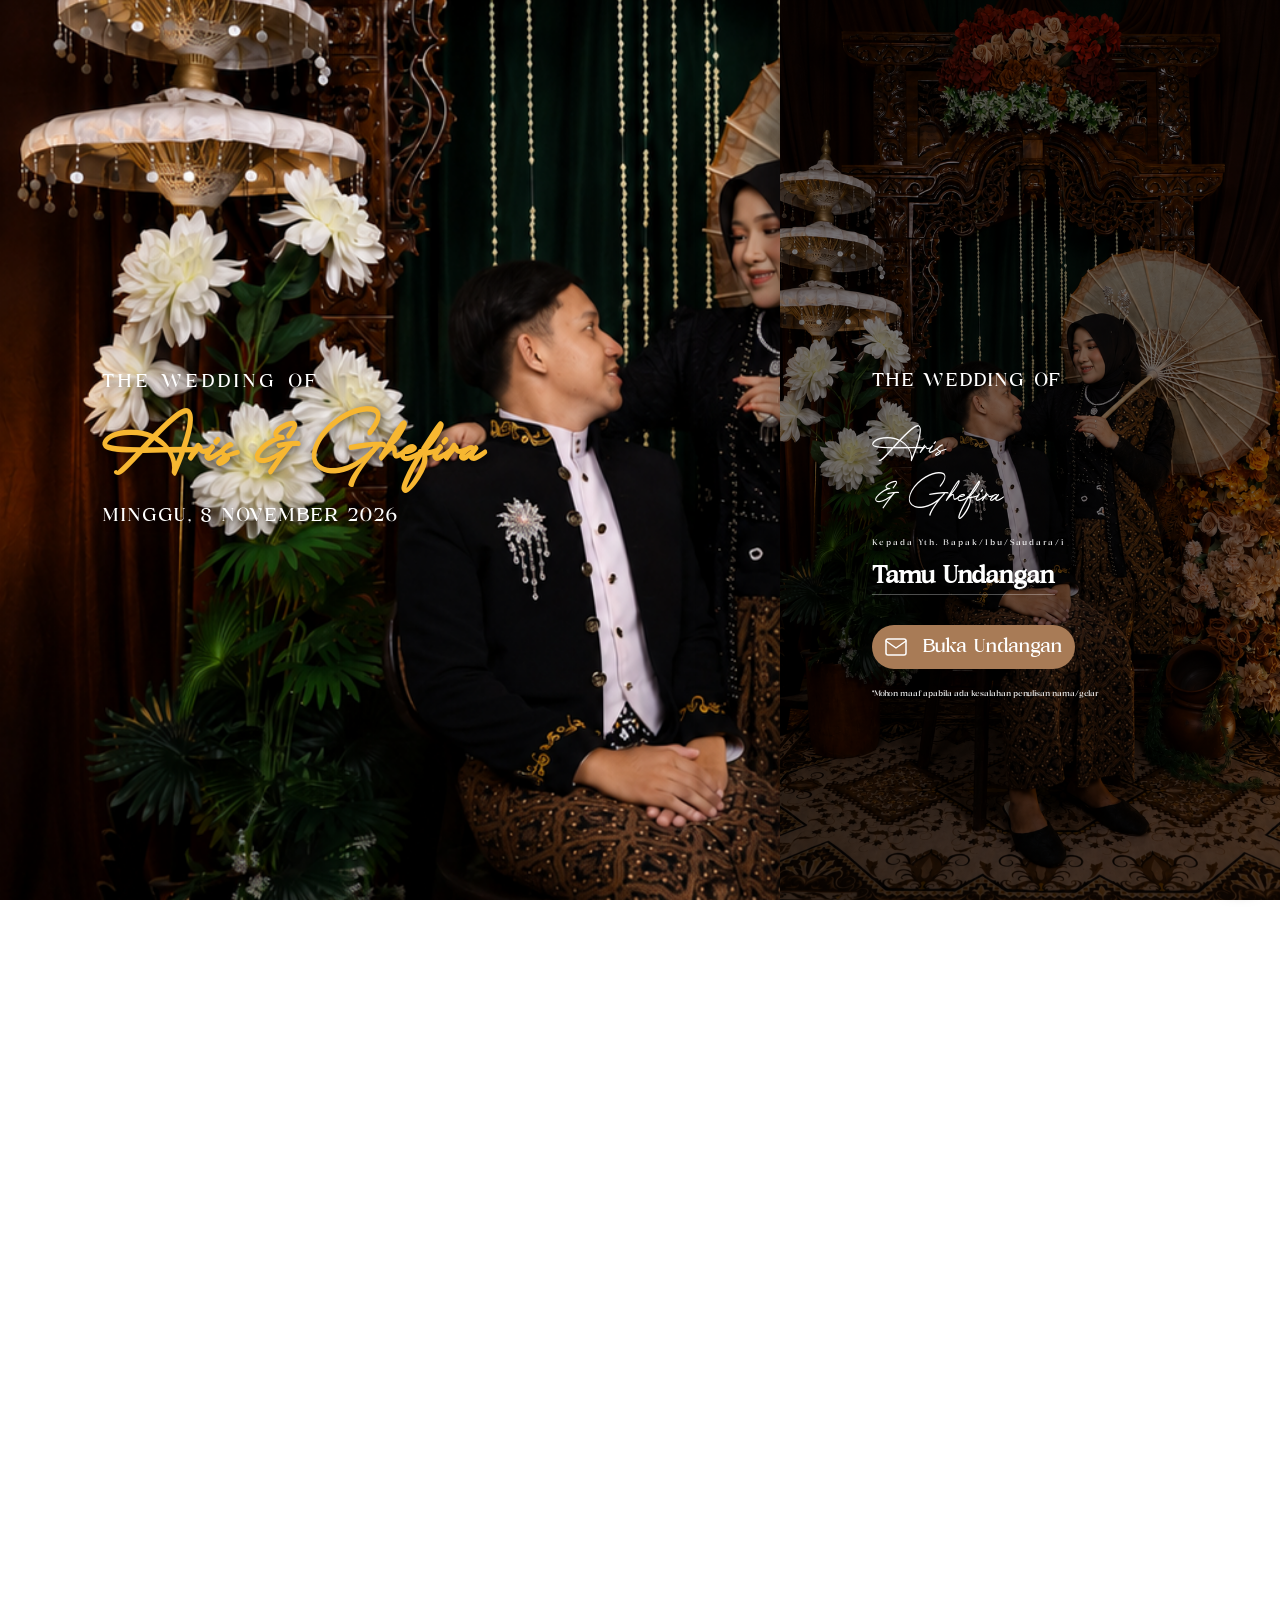
==== index.html @ c0b82b44 "Add files via upload" ====
<!DOCTYPE html>
<html lang="id">
<head>
    <meta name="viewport" content="width=device-width, initial-scale=1.0, maximum-scale=1.0, user-scalable=no">

    <meta charset="UTF-8">
    <title>The Wedding of Aris & Ghefira</title>

    <meta property="og:title" content="THE WEDDING OF ARIS & GHEFIRA">
    <meta property="og:description" content="Minggu, 08 November 2026">
    
    <meta property="og:image" content="https://fadil-aisyah.vercel.app/Foto 1.jpg">
    <meta property="og:image:secure_url" content="https://fadil-aisyah.vercel.app/Foto 1.jpg">
    <meta property="og:image:type" content="image/jpeg">
    <meta property="og:image:width" content="1200">
    <meta property="og:image:height" content="630">
    <meta property="og:url" content="https://fadil-aisyah.vercel.app/">
    <meta property="og:type" content="website">


    <link rel="stylesheet" href="style.css">
    <link rel="stylesheet" href="https://cdnjs.cloudflare.com/ajax/libs/font-awesome/6.0.0/css/all.min.css">
    <meta name="viewport" content="width=device-width, initial-scale=1.0">

</head>
<body>
    <div id="loader-wrapper" class="loader-wrapper">
        <div class="loader-circle-box">
            <div class="loader-ring"></div>
            <img src="logo.png" alt="Logo" class="loader-logo-img" onerror="this.style.display='none'; this.nextElementSibling.style.display='block';">
            <span id="loader-alt-text" class="loader-logo-text">A&amp;G</span>
        </div>
        <p class="loader-text">Menyiapkan kebahagiaan...</p>
    </div>

    <div class="desktop-side-text">
        <p class="desktop-subtitle">The Wedding Of</p>
        <h1 class="desktop-title" id="desktop-title">Aris & Ghefira</h1>
        <p class="desktop-date" id="desktop-date">Minggu, 08 November 2026</p>
    </div>

    <button id="musicButton" onclick="toggleMusic()" class="music-container">
        <div id="musicIcon" class="music-vinyl paused">
            <div class="vinyl-texture"></div>
            <div class="vinyl-gloss"></div>
            <div class="vinyl-logo">
                <img src="logo.png" alt="Logo" class="logo-img" onerror="this.style.display='none'; this.nextElementSibling.style.display='block';">
                <span class="logo-text">A&G</span>
            </div>
            <div class="vinyl-center-hole"></div>
        </div>
    </button>

    <section id="cover-section" class="cover-section">
        <div class="slideshow-container" id="background-slideshow">
            </div>

        <div class="overlay"></div>

        <div class="cover-content">
            <p class="subtitle">The Wedding Of</p>
            <h1 class="title">
                <span id="groom-name"></span> <div class="row-bride">
                <span class="ampersand">&</span>
                <span id="bride-name"></span>
                </div>
            </h1>
            <p class="invite">Kepada Yth. Bapak/Ibu/Saudara/i</p>
            <h2 class="guest-name" id="guest-name">Tamu Undangan</h2>
        
            
            <button class="btn-open-invitation" id="btn-utama">
                <svg class="envelope-icon" viewBox="0 0 24 24" fill="none" stroke="currentColor" stroke-width="1.5" stroke-linecap="round" stroke-linejoin="round">
                    <path d="M4 4h16c1.1 0 2 .9 2 2v12c0 1.1-.9 2-2 2H4c-1.1 0-2-.9-2-2V6c0-1.1.9-2 2-2z" />
                    <polyline points="22,6 12,13 2,6" />
                </svg>
                Buka Undangan
            </button>
            <p class="note">*Mohon maaf apabila ada kesalahan penulisan nama/gelar</p>
        </div>    
    </section>

   <section id="main-content" class="main-content">
        <div class="slideshow-wrapper" id="main-slideshow"></div>
        <div class="overlay-main"></div>

        <div class="bottom-gradient-overlay"></div>
        
        <div class="main-content-text">
            <h2 class="section-title">The Wedding Of</h2>
            
            <div class="names-container">
                <h1 class="names-main" id="main-names"></h1>
                <div class="line-divider"></div> </div>
            
            <p class="date-main">08 November 2026</p>

            <div class="scroll-arrows">
                <span class="arrow"></span>
                <span class="arrow"></span>
            </div>
        </div>
    </section>

    <section id="quote-section" class="quote-section">
        
        <div class="quote-initials hidden-scroll">
            <span id="initial-groom"></span> 
            <span class="divider"></span> 
            <span id="initial-bride"></span>
        </div>

        <div class="slider-container">
            <div class="slider-track" id="quote-slider">
                </div>
        </div>

        <div class="quote-text-wrapper hidden-scroll">
            <h3 class="arabic-text">بِسْمِ اللَّهِ الرَّحْمَنِ الرَّحِيم</h3>
            <p class="quote-content">
                "Dan di antara tanda-tanda kekuasaan-Nya ialah Dia menciptakan untukmu isteri-isteri dari jenismu sendiri, supaya kamu cenderung dan merasa tenteram kepadanya, dan dijadikan-Nya di antaramu rasa kasih dan sayang. Sesungguhnya pada yang demikian itu benar-benar terdapat tanda-tanda bagi kaum yang berfikir."
            </p>
            <p class="quote-source">(QS. Ar-Rum: 21)</p>
        </div>

    </section>

   <section id="couple-section" class="couple-section">
        <div class="box-putih hidden-scroll">
            <div class="side-label">Groom & Bride</div> 
            
            <div class="container-mempelai hidden-scroll">
                <div class="profile-card">
                    <div class="profile-img-box">
                        <img id="groom-img" src="" alt="Fadil">
                        
                        <div class="info-overlay hidden-scroll">
                            <h2 id="groom-full-name" class="profile-name"></h2>
                            <p class="profile-parents" id="groom-parents"></p>
                        </div>
                    </div>
                </div>

                <div class="profile-card hidden-scroll">
                    <div class="profile-img-box">
                        <img id="bride-img" src="" alt="Aisyah">
                        
                        <div class="info-overlay hidden-scroll">
                            <h2 id="bride-full-name" class="profile-name"></h2>
                            <p class="profile-parents" id="bride-parents"></p>
                        </div>
                    </div>
                </div>
            </div>
        </div>
    </section>

    <section id="detail-section" class="detail-section">
        <div class="detail-info hidden-scroll">
                    <h2 class="detail-event-wedding">Wedding</h2>
                    <div class="line-divider-event"></div>
                    <h2 class="detail-event">Event</h2>
                </div>
        <div class="box-hitam slide-in-left">
            <div class="side-label-left">Akad Nikah</div> 
                <div class="profile-card-custom">
                    <div class="profile-img-container">
                        <div class="slider-wrapper" id="slider-wrapper"></div>
                        
                        <div class="info-overlay-event hidden-scroll">
                            <div class="event-container">
                                <div class="event-date-left">
                                    <span id="counter-date" class="counter-date">0</span>
                                </div>
                                
                                <div class="event-date-right slide-in-right">
                                    <div id="event-day" class="event-day">Minggu</div>
                                    <div id="event-month" class="event-month">Mei</div>
                                    <div id="event-year" class="event-year">2026</div>
                                </div>
                            </div>
                            <div class="event-details-wrapper slide-in-right">
                                <p class="event-time" id="event-time"></p>
                                <p class="event-location" id="event-location"></p>
                                <p class="event-address" id="event-address"></p>
                            </div>
                            <a id="event-maps-btn-akad" href="" target="_blank" class="maps-btn">
                                <i class="fas fa-map-marker-alt"></i> Google Maps
                            </a>
                        </div>
                    </div>
                </div>
            </div>
        </div>

        <div class="box-hitam-right slide-in-right">
            <div class="side-label-right">Resepsi</div> 
                <div class="profile-card-custom-resepsi">
                    <div class="profile-img-container-resepsi">
                        <div class="slider-wrapper-resepsi" id="slider-wrapper-resepsi"></div>
                        
                        <div class="info-overlay-event">
                            <div class="event-container">
                                <div class="event-date-left">
                                    <span id="counter-date-resepsi" class="counter-date">0</span>
                                </div>
                                
                                <div class="event-date-right slide-in-right">
                                    <div id="event-day-resepsi" class="event-day-resepsi">Minggu</div>
                                    <div id="event-month-resepsi" class="event-month-resepsi">Mei</div>
                                    <div id="event-year-resepsi" class="event-year-resepsi">2026</div>
                                </div>
                            </div>
                            <div class="event-details-wrapper-resepsi slide-in-right">
                                <p class="event-time-resepsi" id="event-time-resepsi"></p>
                                <p class="event-location-resepsi" id="event-location-resepsi"></p>
                                <p class="event-address-resepsi" id="event-address-resepsi"></p>
                            </div>
                            <a id="event-maps-btn-resepsi" href="" target="_blank" class="maps-btn">
                                <i class="fas fa-map-marker-alt"></i> Google Maps
                            </a>
                        </div>
                    </div>
                </div>
            </div>
        </div>
    </section>

    <section id="countdown-section" class="countdown-section">
        <img id="countdown-bg" src="" alt="Save The Date Background" class="countdown-bg-img">
        

        <div class="countdown-content">
            <div class="countdown-container">
                
                <div id="countdown" class="countdown">
                    <h3>~ Happy Days Countdown ~</h3>
                    <div id="time-box-container" class="time-box-container">
                        <div class="time-box"><span id="days">00</span><small>Days</small></div>
                        <div class="time-box"><span id="hours">00</span><small>Hours</small></div>
                        <div class="time-box"><span id="minutes">00</span><small>Minutes</small></div>
                        <div class="time-box"><span id="seconds">00</span><small>Seconds</small></div>
                    </div>
                    <button onclick="addToCalendar()" class="save-date-btn">
                        <svg class="calendar-icon" xmlns="http://www.w3.org/2000/svg" width="16" height="16" viewBox="0 0 24 24" fill="none" stroke="currentColor" stroke-width="2" stroke-linecap="round" stroke-linejoin="round">
                            <rect x="3" y="4" width="18" height="18" rx="2" ry="2"></rect>
                            <line x1="16" y1="2" x2="16" y2="6"></line>
                            <line x1="8" y1="2" x2="8" y2="6"></line>
                            <line x1="3" y1="10" x2="21" y2="10"></line>
                            <path d="M12 14v4"></path>
                            <path d="M10 16h4"></path>
                        </svg> 
                        Save The Date
                    </button>
                </div>
            </div>
        </div>
    </section>

    <section id="gift-section" class="gift-section">
    <div class="gift-container">
        <h2 class="gift-title">
            <i class="fas fa-gift"></i> Wedding Gift
        </h2>
        <p class="gift-desc" id="gift-desc"></p>

        <!-- Tombol untuk memunculkan card -->
        <button id="show-gift-btn" class="btn-open-gift">
            Klik Disini
        </button>

        <!-- Container ini disembunyikan dengan class 'hidden' -->
        <div class="bank-cards-container hidden" id="bank-cards-container">
    </div>
    </section>

    <section id="gallery-section" class="gallery-section">
        <div class="gallery-info hidden-scroll">
            <h2 class="gallery-title-top">Best</h2>
            <div class="line-divider-gallery"></div>
            <h2 class="gallery-title-main">Gallery</h2>
        </div>
        <div class="gallery-grid-container slide-in-left" id="gallery-grid-container">
            <!-- Foto akan dimuat secara otomatis dari config.js -->
        </div>
    </section>

    <section id="wish-section" class="wish-section">
        <!-- Background bisa diganti dengan foto Anda -->
        <div class="wish-background">
            <div class="wish-overlay"></div>
        </div>

        <div class="wish-content-container hidden-scroll">
            <div class="wishes-title-frame">
                <span class="wish-line1">Send</span>
                <span class="wish-line2">Your Wish</span>
            </div>

            <div class="wish-form">
                <input type="text" id="wish-name" placeholder="Name" class="input-wishes-glass">
                <textarea id="wish-text" placeholder="Give your wish" class="input-wishes-glass wish-textarea"></textarea>
                <button id="btn-send-wish" onclick="addWish()" class="btn-send-glass">Send</button>
            </div>

            <div id="wishBox" class="wish-box-container">
                <!-- Data ucapan dari Spreadsheet akan dimuat di sini secara otomatis -->
            </div>
        </div>
    </section>
        

    <footer id="footer-section" class="footer-section">
        <div class="footer-content hidden-scroll">
            <img id="footer-logo" src="" alt="Logo" class="footer-logo">
            <p class="footer-vendor" id="footer-vendor-name"></p>

            <div class="footer-social">
                <a id="footer-wa" href="#" target="_blank" class="footer-social-btn" aria-label="WhatsApp">
                    <i class="fab fa-whatsapp"></i>
                </a>
                <a id="footer-ig" href="#" target="_blank" class="footer-social-btn" aria-label="Instagram">
                    <i class="fab fa-instagram"></i>
                </a>
                <a id="footer-tiktok" href="#" target="_blank" class="footer-social-btn" aria-label="TikTok">
                    <i class="fab fa-tiktok"></i>
                </a>
            </div>

            <p class="footer-copyright" id="footer-copyright"></p>
        </div>
    </footer>

    <audio id="background-music" loop>
        <source src="" type="audio/mpeg">
    </audio>

    <script src="config.js"></script>
    <script src="script.js"></script>


    <div class="main-wrapper"></div>
</body>
</html>
---- style.css ----
@font-face {
    font-family: 'Brother Signature'; /* Nama yang akan dipanggil di CSS */
    src: url('Brother Signature.otf') format('opentype');
    font-weight: normal;
    font-style: normal;
}

@font-face {
    font-family: 'Scaver'; /* Nama yang akan dipanggil di CSS */
    src: url('Scaver.otf') format('opentype');
    font-weight: normal;
    font-style: normal;
}

/* Reset Dasar */
* {
    margin: 0;
    padding: 0;
    box-sizing: border-box;
}

/* ===============================
   LOADING SCREEN AWAL
   =============================== */
body.loading-active {
    overflow: hidden;
}

.loader-wrapper {
    position: fixed;
    inset: 0;
    z-index: 99999;
    background-color: #0d0d0d;
    display: flex;
    flex-direction: column;
    align-items: center;
    justify-content: center;
    transition: opacity 0.7s ease, visibility 0.7s ease;
}

.loader-wrapper.loader-hidden {
    opacity: 0;
    visibility: hidden;
    pointer-events: none;
}

.loader-circle-box {
    position: relative;
    width: 90px;
    height: 90px;
    display: flex;
    align-items: center;
    justify-content: center;
}

.loader-ring {
    position: absolute;
    inset: 0;
    border: 3px solid rgba(199, 147, 105, 0.2);
    border-top-color: var(--primary, #c79369);
    border-radius: 50%;
    animation: loader-spin 1s linear infinite;
}

@keyframes loader-spin {
    to { transform: rotate(360deg); }
}

.loader-logo-img {
    width: 46px;
    height: 46px;
    object-fit: contain;
}

.loader-logo-text {
    display: none;
    font-family: var(--font-heading, serif);
    font-size: 1.1rem;
    color: var(--primary, #c79369);
    letter-spacing: 1px;
}

.loader-text {
    margin-top: 22px;
    font-family: var(--font-body, sans-serif);
    font-style: italic;
    font-size: 0.75rem;
    letter-spacing: 3px;
    text-transform: uppercase;
    color: rgba(255, 255, 255, 0.6);
    animation: loader-pulse 1.6s ease-in-out infinite;
}

@keyframes loader-pulse {
    0%, 100% { opacity: 0.4; }
    50% { opacity: 1; }
}

/* 1. Background Luar */
html {
    background: no-repeat center center fixed;
    background-size: cover;
    margin: 0;
    padding: 0;
    overflow-x: hidden; /* Mencegah geser kanan-kiri */
}

/* 2. Logika Body */
body {
    box-shadow: -10px 0 50px rgba(0,0,0,0.5);
    position: relative;
    min-height: 100vh;
    margin: 0; /* Reset margin default */
    padding: 0;
    overflow-x: hidden;
}

/* ===============================
   TEKS BACKGROUND LUAR (DESKTOP)
   =============================== */

/* Sembunyikan di layar HP agar tidak berantakan */
.desktop-side-text {
    display: none; 
}

/* Munculkan hanya di layar besar (Laptop/PC) */
@media (min-width: 1024px) {
    .desktop-side-text {
        display: flex;
        flex-direction: column;
        justify-content: center;
        position: fixed;
        top: 50%;
        left: 8%; /* Mengatur jarak teks dari pinggir kiri layar */
        transform: translateY(-50%);
        z-index: 10;
        color: #ffffff;
        text-shadow: 2px 2px 8px rgba(0, 0, 0, 0.6); /* Efek bayangan agar teks tetap terbaca meski fotonya terang */
        max-width: 400px;
    }

    .desktop-subtitle {
        font-family: var(--font-body);
        font-size: 1.2rem;
        letter-spacing: 4px;
        text-transform: uppercase;
        margin-bottom: 10px;
    }

    .desktop-title {
        font-family: var(--font-heading);
        font-size: 4.5rem;
        color: var(--accent); /* Mengambil warna kuning/aksen dari config */
        line-height: 1.2;
        margin-bottom: 15px;
    }

    .desktop-date {
        font-family: var(--font-body);
        font-size: 1.2rem;
        letter-spacing: 2px;
        text-transform: uppercase;
    }
}

.main-wrapper {
  overflow-x: hidden;
  width: 100%;
  position: relative; /* Penting agar elemen absolute di dalamnya tidak bocor */
}

/* 3. SETTING KHUSUS LAYAR LEBAR (LAPTOP/TABLET) */
@media (min-width: 501px) {
    body {
    max-width: 500px !important;
    margin-left: auto !important; 
    margin-right: 0 !important;
    display: block !important;
   }
}

/* 4. SETTING KHUSUS HP (Full Layar) */
@media (max-width: 500px) {
    body {
    max-width: 100% !important; /* Paksa 100% di HP */
    margin-left: 0 !important;
    margin-right: 0 !important;
    box-shadow: none; /* Hilangkan bayangan di HP agar lebih ringan */
   }
}

/* Animasi*/
.hidden-scroll {
    opacity: 0;
    transform: translateY(30px);
    /* Gunakan durasi lebih panjang (1.5s) agar terlihat elegan */
    transition: opacity 1.5s ease-out, transform 1.5s cubic-bezier(0.22, 1, 0.36, 1);
}

/* Class ini ditambahkan oleh JS saat elemen terlihat */
.animate-show {
    opacity: 1;
    transform: translateY(0);
}

.visible {
    opacity: 1 !important;
    transform: translateX(0) !important;
}

.slide-in-left, .slide-in-right {
    opacity: 0;
    transition: all 1.5s ease-out; /* Durasi 1 detik */
}

/* Posisi Awal */
.slide-in-left { transform: translateX(-100px); } /* Muncul dari kiri */
.slide-in-right { transform: translateX(100px); } /* Muncul dari kanan */

/* Kelas saat elemen sudah muncul (diberikan oleh JS) */
.slide-in-left.visible, .slide-in-right.visible {
    opacity: 1;
    transform: translateX(0);
}

html, body {
    width: 100% !important;
    height: 100% !important;
    margin: 100 !important;
    padding: 0 !important;
    overflow-x: hidden !important;
}

/* Bagian Sampul */
.cover-section {
    position: absolute;
    width: 100%;
    height: 100vh;
    display: flex;
    justify-content: center;
    align-items: center;
    text-align: center;
    z-index: 9999;
    transition: transform 1.5s cubic-bezier(0.65, 0.05, 0.36, 1);
}

.cover-up {
    transform: translateY(-100%); /* Geser ke atas keluar layar */
}

/* Kontainer Slideshow Background */
.slideshow-container {
    position: absolute;
    top: 0;
    left: 0;
    width: 100%;
    height: 100%;
    z-index: -2;
}

.slide {
    position: absolute;
    top: 0;
    left: 0;
    width: 100%;
    height: 100%;
    background-size: cover;
    background-position: center;
    opacity: 0;
    transition: opacity 2s ease-in-out;
}

.slide.active {
    opacity: 1;
}

/* Overlay Transparan Hitam */
.overlay {
    position: absolute;
    top: 0;
    left: 0;
    width: 100%;
    height: 100%;
    background-color: rgba(0, 0, 0, 0.5); /* Ubah angka 0.5 untuk mengatur kegelapan */
    z-index: -1;
}

/* Tipografi Konten */
.cover-content {
    display: flex;
    flex-direction: column;
    justify-content: center;   /* Mengatur posisi vertikal tetap di tengah */
    align-items: flex-start;  /* INI YANG MENGGESER KE KIRI */
    text-align: left;         /* Membuat teks rata kiri */
    position: relative;
    z-index: 2;
    padding-top: 160px;
    padding-left: 5px;       /* Semakin besar angka ini, semakin ke kanan posisi teksnya */
    padding-right: 95px;
    height: 100vh;
}

.subtitle {
    font-size: 1.2rem;
    letter-spacing: 2px;
    line-height: 0;
    margin: 20px 0;
    text-transform: uppercase;
    font-family: var(--font-body);
    color: var(--secondary);
}

.title {
    font-size: 3rem;
    font-family: var(--font-heading);
    color: var(--secondary);
    line-height: 1.2;
    margin: 20px 0;
    display: flex;
    flex-direction: column; /* Membuat Fadil di atas */
    align-items: left;    /* Menjaga semua di tengah */
}

.row-bride {
    display: flex;          
    align-items: center;    
    gap: 10px;              
}

.ampersand {
    font-size: 2rem;
    color: var(--secondary);
}

#groom-name {
    display: block;         /* Memastikan Fadil mengambil baris sendiri */
}

.invite {
    font-size: 0.5rem;
    letter-spacing: 2px;
    margin-bottom: 0px;
    font-family: var(--font-body);
    color: var(--secondary);
}

.note {
    font-size: 0.5rem;
    margin-top: 20px;
    font-family: var(--font-body);
    color: var(--secondary);
}

.title span {
    font-size: 2.5rem;
    font-weight: normal;
}

.date {
    font-size: 1.2rem;
    margin-bottom: 30px;
    font-family: var(--font-body);
}

.envelope-icon {
    width: 24px;   /* Ukuran ikon */
    height: 24px;  /* Ukuran ikon */
    stroke: currentColor; /* Mengikuti warna teks tombol */
    vertical-align: middle;
    margin-right: 8px; /* Jarak antara ikon dan teks tombol */
}

/* Tombol Buka Undangan */
.btn-open-invitation {
   padding: 10px 12px;
    font-size: 1.2rem;
    border: none;
    border-radius: 100px;
    cursor: pointer;
    background-color: var(--bgbutton);
    color: var(--secondary);
    transition: transform 0.2s, background-color 0.3s;
    font-family: var(--font-body);
}

.btn-open-invitation:hover {
    background-color: var(--secondary);
    color: var(--primary); /* Agar tulisan terlihat kontras saat background jadi putih */
    transform: scale(1.05); /* Sedikit membesarkan tombol saat di-hover */
    font-family: var(--font-body);
}

.guest-name {
    font-size: 1.5rem;
    margin: 15px 0 30px 0;
    font-family: var(--font-body);
    border-bottom: 1px solid rgba(255,255,255,0.3);
    padding-bottom: 2px;
    color: var(--secondary);
}

/* Posisi pojok kanan bawah */
.music-container {
    position: fixed;
    bottom: 20px;
    right: 20px;
    z-index: 9999;
    width: 40px;
    height: 40px;
    padding: 0;
    border: none;
    background: transparent;
    cursor: pointer;
    transition: transform 0.2s;
}

.music-container:active { transform: scale(0.95); }

/* Piringan */
.music-vinyl {
    width: 100%;
    height: 100%;
    background-color: #0a0a0a;
    border-radius: 50%;
    box-shadow: 0 10px 15px rgba(0,0,0,0.5);
    display: flex;
    align-items: center;
    justify-content: center;
    position: relative;
    overflow: hidden;
    border: 1px solid #000;
}

/* Animasi Putar */
.music-vinyl.playing { 
    animation: spin 3s linear infinite; 
}

@keyframes spin { 
    from { transform: rotate(0deg); } to 
    { transform: rotate(360deg); } 
}

.vinyl-texture {
    position: absolute; 
    inset: 0; 
    border-radius: 50%; 
    opacity: 0.4;
    background: repeating-radial-gradient(circle, #222, #222 0.5px, #000 1.5px);
}

.vinyl-gloss {
    position: absolute; 
    inset: 0; 
    border-radius: 50%; 
    opacity: 0.6;
    background: conic-gradient(from 0deg, transparent, rgba(255,255,255,0.3) 10%, transparent 20%, transparent 40%, rgba(255,255,255,0.3) 50%, transparent 60%, transparent 80%, rgba(255,255,255,0.3) 90%, transparent);
}

.vinyl-logo { 
    z-index: 10; 
    display: flex; 
    align-items: center; 
    justify-content: center; 
}

.logo-img { 
    width: 28px; 
    height: 28px; 
    object-fit: contain; 
    filter: brightness(0) invert(1); 
    opacity: 0.8; 
}

.logo-text { 
    display: none; 
    font-size: 8px;
    font-weight: bold; 
    color: white;
    opacity: 0.7; 
}

.vinyl-center-hole { 
    position: absolute; 
    width: 4px; 
    height: 4px; 
    background: black; 
    border: 1px solid rgba(255,255,255,0.1); 
    border-radius: 50%; 
    z-index: 20; 
}

.main-content {
    position: relative;
    z-index: 1;
    opacity: 0;
    /* Gunakan display: block agar teks tidak melompat */
    display: block; 
    /* Gunakan visibility agar ruang terhitung sejak awal */
    visibility: hidden;
    transition: opacity 1s ease-in-out, visibility 1s;
}

.main-content.visible {
    opacity: 1;
    visibility: visible;
}

.overlay-main { 
    position: absolute; 
    top: 0; 
    left: 0; 
    width: 100%; 
    height: 100%; 
    /* Ubah angka 0.4 menjadi lebih besar (misal 0.6) untuk membuat foto tampak lebih redup/gelap */
    background: rgba(0, 0, 0, 0.4); 
    z-index: 1; 
}

.slideshow-wrapper {
    position: absolute;
    top: 0;
    left: 0;
    width: 100%;
    height: 100%;
}

.main-slide {
    position: absolute; /* Wajib absolute agar gambar saling menumpuk */
    top: 0;
    left: 0;
    width: 100%;
    height: 100%;
    background-size: cover;
    background-position: center;
    
    opacity: 0; /* Semua gambar disembunyikan awalnya */
    transition: opacity 1.5s ease-in-out; /* Animasi pudar 1.5 detik */
}

/* Gambar yang sedang mendapat giliran akan dimunculkan oleh JavaScript */
.main-slide.active {
    opacity: 1; 
}

.main-content-text {
    display: flex;
    flex-direction: column; /* Mengatur semua elemen ke bawah */
    align-items: center;    /* Menjaga posisi di tengah secara horizontal */
    justify-content: flex-end;
    position: relative;
    z-index: 5;
    height: 100vh;
    color: white;
    padding-bottom: 140px
}

.section-title {
    text-transform: uppercase;
    font-size: 1rem;
    font-weight: normal;
    line-height: 1px;
    letter-spacing: 2px
}

.names-container {
    display: flex;
    flex-direction: column;
    align-items: center;
    margin: 20px 0;
    margin-bottom: 10px; /* Jarak nama ke garis */
}

.names-main { 
    font-family: var(--font-heading); 
    font-size: 4rem; 
    line-height: 1; /* Agar nama tidak terlalu renggang */
}

/* Garis tipis horizontal */
.line-divider {
    width: 110%;          /* Panjang garis */
    height: 1px;         /* Ketebalan garis */
    background-color: rgba(255, 255, 255, 0.5); /* Putih transparan */
    margin-top: 15px;    /* Jarak antara nama dan garis */
}

.date-main {
    margin-top: 15px;
    font-family: var(--font-body);
    margin-top: 10px;    /* Jarak garis ke tanggal */
    letter-spacing: 2px;
    font-weight: normal;
}

.scroll-arrows {
    display: flex;
    flex-direction: column;
    align-items: center;
    margin-top: 30px;
    position: relative;
}

.arrow {
    width: 20px;
    height: 10px; /* Tinggi disesuaikan untuk bentuk V */
    position: absolute;
    opacity: 100;
    animation: moveDown 2s infinite;
}

/* Membuat bentuk V */
.arrow::before, .arrow::after {
    content: "";
    position: absolute;
    width: 2px;
    height: 11px;
    background-color: rgba(255, 255, 255, 0.8);
    top: 0;
}

.arrow::before {
    left: 0;
    transform: rotate(-40deg); /* Sisi kiri V */
}

.arrow::after {
    left: 7px;
    transform: rotate(40deg); /* Sisi kanan V */
}

/* Mengatur agar panah kedua muncul setelah panah pertama mulai bergerak */
.arrow:nth-child(1) { animation-delay: 0.3s; }
.arrow:nth-child(2) { animation-delay: 0.8s; }

@keyframes moveDown {
    0% { 
        opacity: 0; 
        transform: translateY(-10px); /* Mulai dari atas */
    }
    50% { 
        opacity: 1; 
    }
    100% { 
        opacity: 0; 
        transform: translateY(12px);  /* Berakhir di bawah */
    }
}

.bottom-gradient-overlay {
    position: absolute;
    bottom: 0;
    left: 0;
    width: 100%;
    height: 60%; /* Tinggi area gradasi */
    background: linear-gradient(to top, rgba(0, 0, 0, 0.9) 0%, rgba(0, 0, 0, 0) 100%);
    z-index: 2; /* Pastikan di atas slideshow tapi di bawah tulisan */
    pointer-events: none; /* Agar tidak mengganggu klik */
}

/* --- SECTION QUOTE --- */
.quote-section {
    background-color: #000000; /* Latar belakang hitam pekat */
    color: #ffffff; /* Mengubah warna dasar teks menjadi putih */
    padding: 5px;
    text-align: center;
    overflow: hidden;
}

/* Inisial */
.quote-initials {
    display: flex;
    align-items: center;
    justify-content: center;
    gap: 40px; /* Mengatur jarak antara huruf dan garis tengah */
    margin-bottom: 50px;
}

#initial-groom, #initial-bride {
    /* Menggunakan font serif klasik agar elegan seperti di foto referensi */
    font-family: "Times New Roman", Times, serif; 
    font-size: 6rem; /* Ukuran huruf sangat besar */
    font-weight: normal;
    color: var(--secondary);
    line-height: 1;
}

/* Animasi Huruf F (dari kiri) */
@keyframes slideInLeft {
    0% { opacity: 0; transform: translateX(-100px); }
    100% { opacity: 1; transform: translateX(0); }
}

/* Animasi Huruf A (dari kanan) */
@keyframes slideInRight {
    0% { opacity: 0; transform: translateX(100px); }
    100% { opacity: 1; transform: translateX(0); }
}

/* Terapkan animasi saat class 'animate-show' aktif */
.animate-show #initial-groom {
    animation: slideInLeft 1s ease-out forwards;
}

.animate-show #initial-bride {
    animation: slideInRight 1s ease-out forwards;
}

/* Pastikan huruf tersembunyi sebelum animasi dimulai */
#initial-groom, #initial-bride {
    opacity: 0;
}

.quote-initials .divider {
    width: 2px; /* Ketebalan garis */
    height: 120px; /* Tinggi garis (lebih tinggi dari huruf) */
    background-color: rgba(255, 255, 255, 0.6); /* Warna garis putih transparan */
    margin: 0;
}

/* Slider Kotak Kecil */
.slider-container {
    width: 100%;
    overflow: hidden;
    margin-bottom: 50px;
    position: relative;
}
.slider-track {
    display: flex;
    gap: 15px;
    width: max-content;
    /* Animasi infinite scroll ke kiri */
    animation: slideLeft 20s linear infinite; 
}
.slider-box {
    width: 130px;
    height: 130px;
    background-size: cover;
    background-position: center;
    border-radius: 12px;
    flex-shrink: 0;
    box-shadow: 0 5px 15px rgba(0,0,0,0.1);
}

@keyframes slideLeft {
    0% { transform: translateX(0); }
    100% { transform: translateX(-50%); } 
}

/* Teks Ayat Suci */
.quote-text-wrapper {
    padding: 0 30px;
    margin-bottom: 50px;
}
.arabic-text {
    font-size: 2.2rem;
    font-weight: normal;
    margin-bottom: 25px;
    color: var(--secondary);
}
.quote-content {
    font-family: var(--font-body);
    font-size: 0.8rem;
    line-height: 1.6;
    color: var(--secondary);
    margin-bottom: 15px;
}
.quote-source {
    font-weight: bold;
    font-size: 1rem;
    color: var(--secondary);
}

.couple-section {
    padding: 5px 5px 20px 5px;
    background-color: #000; /* Hitam sesuai permintaan */
    color: #fff;
}

.box-putih {
    background-color: #ffff;
    border-radius: 20px;
    margin: 5px;
    display: flex;
    flex-direction: row;
    align-items: center;
    color: #333;
    flex-wrap: nowrap; /* Mencegah teks membungkus ke baris baru */
    overflow: hidden; /* Penting: agar konten yang full tidak keluar dari border-radius */
}

.side-label {
    writing-mode: vertical-rl;
    text-orientation: mixed;
    transform: rotate(180deg); /* Memutar tulisan agar arahnya ke bawah */
    font-family: var(--font-heading);
    font-size: 2.8rem;
    color: var(--primary);
    letter-spacing: 2px;
}

/* Susunan profil atas-bawah */
.container-mempelai {
    display: flex;
    flex-direction: column; /* Menyusun atas-bawah */
    align-items: center;
    width: 100%;
}

.profile-wrapper {
    display: flex;
    align-items: center;    /* Menjajarkan keduanya secara vertikal ke tengah */
    gap: 15px;              /* Jarak antara label dan kotak foto */
    justify-content: center;
    margin-bottom: 20px;
}

.profile-card {
    display: flex;
    flex-direction: column;
    align-items: center;
    text-align: center;
    width: 100%;
}

/* Container pembungkus foto */
.profile-img-box {
    position: relative; /* Wajib agar info-overlay bisa 'menempel' di sini */
    width: 100%;             /* Mengikuti lebar container parent */
    max-width: 100%;        /* Batas maksimal lebar foto (sesuaikan keinginan) */
    height: 100%;           /* Tinggi tetap */
    overflow: hidden;        /* KUNCI: Potong bagian foto yang meluap */
    display: flex;
    justify-content: center;
    align-items: center;
}

/* Memastikan gambar selalu pas di dalam box */
.profile-img-box img {
    width: 100%;
    height: 100%;
    object-fit: cover;       /* Foto mengisi ruang tanpa distorsi */
    display: block;
}

/* Menambahkan Frame Garis di atas foto */
.profile-img-box::before {
    content: "";
    position: absolute;
    top: 5px;    /* Jarak frame dari tepi atas */
    left: 5px;   /* Jarak frame dari tepi kiri */
    right: 5px;  /* Jarak frame dari tepi kanan */
    bottom: 5px; /* Jarak frame dari tepi bawah */
    border: 1px solid #c79369; /* Warna dan ketebalan garis frame */
    border-radius: 20px; /* Lengkung harus menyesuaikan agar simetris */
    pointer-events: none; /* Agar tidak mengganggu klik ke tombol di bawah */
    z-index: 3; /* Memastikan frame berada di atas foto tapi di bawah info-overlay */
}

/* Overlay Transparan di bawah foto */
.info-overlay {
    position: absolute;
    bottom: 10px;
    align-content: center;
    width: 90%;
    padding: 5px 5px;
    border-radius: 20px; /* Lengkung di atas saja */
    /* Background hitam transparan */
    backdrop-filter: blur(2px);
    background: rgb(74 74 74 / 60%);
    color: #fff;
    display: flex;
    flex-direction: column;
    align-items: center;
    text-align: center;
    z-index: 2; /* Memastikan teks di atas foto */
}

.profile-name {
    font-family: var(--font-heading);
    font-size: 1.2rem;
    margin-bottom: 2px;
    letter-spacing: 1px;
    text-align: center;
    font-weight: 300;
}

.profile-parents {
    font-size: 0.65rem;
    margin-bottom: 10px;
    text-align: center;
}

.ig-btn {
    background: rgb(0 0 0 / 40%); /* Tombol transparan */
    border: none;
    color: #fff;
    border-radius: 30px;
    padding: 5px 15px;
    font-size: 0.7rem;
    letter-spacing: 1px;
    align-items: center;
    align-content: center;
}

.detail-section {
    padding: 5px 5px;
    background-color: #ffffff; /* Hitam sesuai permintaan */
    color: #fff;
}

/* Info Text */
.detail-info {
    padding: 40px 20px 40px 10px;
}

.detail-event-wedding {
    text-align: right;
    font-family: var(--font-body);
    font-size: 2rem;
    color: #333;
    margin-bottom: 10px;
    line-height: 0.1;
    font-weight: 500;
}

.detail-event {
    text-align: right;
    font-family: var(--font-heading);
    font-size: 3rem;
    color: #333;
    margin-bottom: 10px;
    line-height: 0.2;
    font-weight: 100;
}

/* Garis tipis horizontal */
.line-divider-event {
    width: 57%;
    height: 1px;
    background-color: rgba(0, 0, 0, 0.5);
    margin-top: 15px;
    margin-left: 0;
}

.box-hitam {
    background-color: #000;
    border-radius: 10px;
    margin: 5px;
    display: flex;
    flex-direction: row;
    align-items: center;
    color: #333;
    flex-wrap: nowrap; /* Mencegah teks membungkus ke baris baru */
    overflow: hidden; /* Penting: agar konten yang full tidak keluar dari border-radius */
}

.side-label-left {
    writing-mode: vertical-rl;
    text-orientation: mixed;
    transform: rotate(180deg); /* Memutar tulisan agar arahnya ke bawah */
    font-family: var(--font-heading);
    font-size: 2.8rem;
    color: #ffff;
    letter-spacing: 2px;
}

/* Kartu Putih dengan Border Radius */
.profile-card-custom {
    display: flex;
    flex-direction: column; /* Menyusun atas-bawah */
    align-items: center;
    width: 100%;
    height: 560px;
}

/* Bingkai Foto Arch */
.profile-img-container {
    position: relative; /* Wajib: menjadi acuan overlay */
    width: 100%;
    height: 100%;
    overflow: hidden; 
    display: flex;
}

/* Slider wrapper harus cukup lebar untuk menampung semua foto */
.slider-wrapper {
    display: flex;
    width: 100%;
    height: 100%;
    transition: transform 0.8s ease-in-out;
}

/* Setiap gambar harus mengambil 100% dari lebar container */
.slider-wrapper img {
    min-width: 100%;
    width: 100%;
    height: 100%;
    object-fit: cover; /* Foto tetap memenuhi area tanpa mengubah rasio */
    flex-shrink: 0;    /* Mencegah foto menciut */
}

/* Pastikan overlay di atas foto */
.info-overlay-event {
    position: absolute;
    bottom: 10px;
    left: 15px;
    width: 90%;
    padding: 5px 5px;
    border-radius: 20px; /* Lengkung di atas saja */
    backdrop-filter: blur(2px);
    background: rgb(74 74 74 / 60%);
    color: #fff;
    display: flex;
    flex-direction: column;
    align-items: center;
    text-align: center;
    z-index: 2; /* Memastikan teks di atas foto */
}

.event-container {
    display: flex;
    align-items: center;
    justify-content: center;
    gap: 20px;
}

.event-date-left .counter-date {
    font-size: 5rem;
    font-weight: bold;
    color: #ffffff;
    text-align: left;
    font-family: var(--font-body);
}

.event-date-right {
    text-align: left;
    display: flex;
    flex-direction: column;
    line-height: 1.2;
}

.event-day { font-size: 1.2rem; font-weight: bold; }
.event-month { font-size: 1rem; }
.event-year { font-size: 1rem; }


.event-details-wrapper {
    width: 90%;          /* Sesuaikan lebar agar tidak terlalu mepet */
    text-align: left;    /* KUNCI: Membuat teks rata kiri */
}

.event-time, .event-location {
    font-size: 0.8rem;
    color: #fff;
    line-height: 2;
    font-family: var(--font-body);
    text-transform: uppercase;
    font-weight: bold;
    letter-spacing: 1px;
}

.event-address {
    font-size: 0.8rem;
    color: #fff;
    line-height: 2;;
    font-family: var(--font-body);
    letter-spacing: 1px;
}

/* Opsional: Tambahkan icon agar lebih menarik */
.event-time::before {
    content: "🕒";
}
.event-location::before {
    content: "🏠";
}
.event-address::before {
    content: "📍";
}

/* Tombol Google Maps */
.maps-btn {
    display: inline-flex;
    align-items: center;
    justify-content: center;
    gap: 8px;
    width: 94%;
    margin-top: 5px;
    margin-bottom: 5px;
    padding: 5px 0px;
    background-color: var(--bgbutton);
    color: white;
    text-decoration: none;
    border-radius: 100px;
    font-size: 0.9rem;
    font-family: var(--font-body);
    transition: transform 0.3s ease;
    letter-spacing: 1px;
}

.maps-btn i {
    font-size: 1.1rem; /* Ukuran ikon */
}

.maps-btn:hover {
    transform: scale(1.05);
}

.box-hitam-right {
    background-color: #000;
    border-radius: 10px;
    margin: 20px 5px;
    display: flex;
    flex-direction: row-reverse;
    align-items: center;
    color: #333;
    flex-wrap: nowrap; /* Mencegah teks membungkus ke baris baru */
    overflow: hidden; /* Penting: agar konten yang full tidak keluar dari border-radius */
}

.side-label-right {
    writing-mode: vertical-rl;
    text-orientation: mixed;
    transform: rotate(180deg); /* Memutar tulisan agar arahnya ke bawah */
    font-family: var(--font-heading);
    font-size: 2.8rem;
    color: #ffff;
    letter-spacing: 2px;
}

.profile-card-custom-resepsi {
    display: flex;
    flex-direction: column; /* Menyusun atas-bawah */
    align-items: center;
    width: 100%;
    height: 560px;
}

/* Bingkai Foto Arch */
.profile-img-container-resepsi {
    position: relative; /* Wajib: menjadi acuan overlay */
    width: 100%;
    height: 100%;
    overflow: hidden; 
    display: flex;
}


/* Slider wrapper harus cukup lebar untuk menampung semua foto */
.slider-wrapper-resepsi {
    display: flex;
    width: 100%;
    height: 100%;
    transition: transform 0.8s ease-in-out;
}

/* Setiap gambar harus mengambil 100% dari lebar container */
.slider-wrapper-resepsi img {
    min-width: 100%;
    width: 100%;
    height: 100%;
    object-fit: cover; /* Foto tetap memenuhi area tanpa mengubah rasio */
    flex-shrink: 0;    /* Mencegah foto menciut */
}

.event-day-resepsi { 
    font-size: 1.2rem; 
    font-weight: bold; 
}

.event-month-resepsi { 
    font-size: 1rem; 
}

.event-year-resepsi { 
    font-size: 1rem; 
}

.event-details-wrapper-resepsi {
    width: 90%;          /* Sesuaikan lebar agar tidak terlalu mepet */
    text-align: left;    /* KUNCI: Membuat teks rata kiri */
}

.event-time-resepsi, .event-location-resepsi {
    font-size: 0.8rem;
    color: #fff;
    line-height: 2;
    font-family: var(--font-body);
    text-transform: uppercase;
    font-weight: bold;
    letter-spacing: 1px;
}

.event-address-resepsi {
    font-size: 0.8rem;
    color: #fff;
    line-height: 2;;
    font-family: var(--font-body);
    letter-spacing: 1px;
}

/* Opsional: Tambahkan icon agar lebih menarik */
.event-time-resepsi::before {
    content: "🕒";
}
.event-location-resepsi::before {
    content: "🏠";
}
.event-address-resepsi::before {
    content: "📍";
}

/* Pengaturan Utama Section */
.countdown-section {
    position: relative;
    width: 100%;
    aspect-ratio: 3 / 4;
    display: flex; /* Untuk pusatkan konten di dalamnya */
    align-items: center;
    justify-content: center;
    overflow: hidden; 
}


/* Gambar Background yang menentukan tinggi */
.countdown-bg-img {
    width: 100%;
    height: auto; /* Kunci agar proporsi tidak berubah / tidak gepeng */
    display: block;
}

/* Overlay & Konten Teks */
.countdown-content {
    position: absolute;
    top: 0;
    left: 0;
    width: 100%;
    height: 100%;
    display: flex;
    flex-direction: column;
    align-items: center;
    justify-content: center;
    background: rgba(0, 0, 0, 0); /* Efek gelap overlay di atas foto */
    z-index: 2;
}

.countdown-container {
    text-align: center;
    display: contents;
    color: #fff;
    width: 100%;
    padding: 20px;
}

.countdown { 
    background: rgba(255, 255, 255, 0.15);
    backdrop-filter: blur(3px);
    display: flex;
    flex-direction: column;
    border: 1px solid rgba(255, 255, 255, 0.2);
    border-radius: 30px;
    padding: 2rem;
    width: 90%;
    color: white;
    box-shadow: 0 8px 32px rgba(0, 0, 0, 0.3);
    align-items: center;
}

.time-box-container{
    display: flex;
    background: transparent;
    flex-wrap: nowrap;
    align-content: center;
    align-items: center;
    padding: 15px;
}

.time-box { 
    background: transparent;
    color: white;
    padding: 12px;
    border-radius: 8px;
    min-width: 80px;
    font-size: 1.2rem;
    letter-spacing: 1px;
}

.time-box span { 
    display: block; 
    font-size: 1.5rem; 
    font-weight: bold; 
}

.save-date-btn {
    display: inline-flex;             /* inline-flex */
    flex-wrap: wrap;
    width: 80%;
    justify-content: center;
    align-items: center;              /* items-center */
    gap: 8px;                         /* gap-2 */
    padding: 10px 24px;               /* px-6 py-2.5 */
    border-radius: 9999px;            /* rounded-full */
    background-color: rgba(255, 255, 255, 0.2); /* bg-white/20 */
    border: 1px solid rgba(255, 255, 255, 0.4); /* border border-white/40 */
    color: #ffffff;                   /* text-white */
    font-size: 15px;                  /* text-xs */
    font-family: var(--font-body) ;
    font-weight: 600;                 /* font-semibold */
    letter-spacing: 0.1em;           /* tracking-wider */
    backdrop-filter: blur(10px);       /* backdrop-blur-sm */
    transition: all 0.3s ease;        /* transition-all */
    cursor: pointer;
    text-decoration: none;
    transition: transform 0.3s ease; /* Efek transisi halus */
}

.calendar-icon {
    width: 20px; /* Memperbesar lebar ikon */
    height: 20px; /* Memperbesar tinggi ikon */
    
}

/* (Opsional) Membuat ikon sedikit membesar saat tombol disentuh/dihover */
.save-date-btn:hover  {
    background-color: rgba(255, 255, 255, 0.4); /* hover:bg-white/40 */
    transform: scale(1.2); 
}

/* ===============================
   WEDDING GIFT SECTION
   =============================== */
.gift-section {
    padding: 60px 20px 0px 20px;
    text-align: center;
    background-color: black; /* Warna latar sangat terang agar kontras dengan section lain */
}

/* Styling ikon kado */
.gift-title {
    font-family: var(--font-heading);
    font-size: 3rem;
    color: var(--primary);
    margin-bottom: 20px;
    display: flex;        /* Menggunakan flex untuk mensejajarkan */
    flex-direction: column; /* Ikon di atas, teks di bawah */
    align-items: center;
    gap: 10px;            /* Jarak antara ikon dan teks */
}

.gift-title i {
    font-size: 2.5rem;    /* Ukuran ikon kado */
    color: var(--primary);       /* Sesuaikan warna ikon jika ingin putih */
}

.gift-desc {
    font-family: var(--font-body);
    font-size: 0.9rem;
    line-height: 1.6;
    color: var(--secondary);
    margin-bottom: 30px;
    padding: 0 15px;
}

.hidden {
    display: none !important;
}

.btn-open-gift {
    background-color: var(--primary);
    color: white;
    border: none;
    padding: 12px 25px;
    border-radius: 50px;
    cursor: pointer;
    font-family: var(--font-body);
    font-size: 0.9rem;
    transition: transform 0.3s ease;
    margin-bottom: 25px;
}

.btn-open-gift:hover {
    transform: scale(1.05);
}

.bank-cards-container {
    display: flex;
    flex-direction: column;
    gap: 15px;
    align-items: center;
}

.bank-card {
    background: #ffffff;
    border: 1px solid rgba(0, 0, 0, 0.08);
    border-radius: 12px;
    padding: 25px;
    width: 90%;
    max-width: 400px;
    box-shadow: 0 10px 30px rgba(0, 0, 0, 0.05);
    text-align: center;
    transition: transform 0.3s ease;
}

.bank-card:hover {
    transform: translateY(-5px); /* Efek melayang saat disentuh */
}

.bank-name {
    font-weight: bold;
    font-size: 1.3rem;
    color: var(--primary);
    margin-bottom: 8px;
    letter-spacing: 1px;
}

.bank-account {
    font-size: 1.2rem;
    font-weight: bold;
    letter-spacing: 2px;
    color: #333;
    margin-bottom: 5px;
}

.bank-recipient {
    font-size: 0.9rem;
    color: #777;
    margin-bottom: 20px;
}

/* Tombol Salin */
.copy-btn {
    background-color: var(--bgbutton);
    color: white;
    border: none;
    padding: 10px 20px;
    border-radius: 50px;
    cursor: pointer;
    font-family: var(--font-body);
    font-size: 0.85rem;
    font-weight: bold;
    transition: all 0.3s ease;
    display: inline-flex;
    align-items: center;
    gap: 8px;
}

.copy-btn:hover {
    opacity: 0.8;
}

/* ===============================
   BEST GALLERY SECTION
   =============================== */
.gallery-section {
    padding: 40px 15px;
    background-color: #000000;
    color: #fff;
    overflow: hidden;
}

/* Meniru persis gaya teks & garis dari .detail-info */
.gallery-info {
    padding: 20px 10px 30px 10px;
}

.gallery-title-top {
    text-align: right;
    font-family: var(--font-body);
    font-size: 2rem;
    color: #ffffff;
    margin-bottom: 10px;
    line-height: 0.1;
    font-weight: 500;
}

.gallery-title-main {
    text-align: right;
    font-family: var(--font-heading);
    font-size: 3rem;
    color: var(--primary); /* Mengikuti warna aksen utama */
    margin-bottom: 10px;
    line-height: 0.2;
    font-weight: 100;
}

.line-divider-gallery {
    width: 57%;
    height: 1px;
    background-color: rgba(255, 255, 255, 0.5);
    margin-top: 15px;
    margin-left: 0px; /* Agar rata kanan seperti wedding event */
}

/* Container Grid Foto Otomatis Menyesuaikan */
.gallery-grid-container {
    display: flex;
    flex-direction: column;
    gap: 15px;
    width: 100%;
    padding: 5px;
}

.gallery-item {
    width: 100%;
    border-radius: 15px;
    overflow: hidden;
    background-color: #111;
    box-shadow: 0 4px 15px rgba(0,0,0,0.3);
}

.gallery-item img {
    width: 100%;
    height: auto; /* Menjaga ukuran & rasio asli foto agar tidak terpotong (gepeng) */
    display: block;
    transition: transform 0.5s ease;
}

.gallery-item img:hover {
    transform: scale(1.02);
}

/* Jika ingin membuat layout 2 kolom otomatis untuk foto landscape/portrait kecil */
.gallery-row {
    display: flex;
    gap: 15px;
    width: 100%;
}

.gallery-row .gallery-item {
    flex: 1;
}

/* ===============================
   SEND YOUR WISH SECTION
   =============================== */
.wish-section {
    position: relative;
    min-height: 100vh;
    display: flex;
    align-items: center;
    justify-content: center;
    overflow: hidden;
    background-color: #000; /* Warna dasar hitam jika gambar tidak meload */
}

.wish-background {
    position: absolute;
    top: 0; 
    left: 0; 
    width: 100%; 
    height: 100%;
    /* Ganti Foto 9.jpg dengan gambar dari folder Anda jika ingin ada foto di belakang */
    background-image: url('Foto 14.jpg'); 
    background-size: cover;
    background-position: center;
    z-index: 0;
}

.wish-overlay {
    position: absolute;
    inset: 0;
    background-color: rgba(0, 0, 0, 0.6); /* Efek gelap agar tulisan terbaca */
}

.wish-content-container {
    position: relative;
    z-index: 10;
    width: 100%;
    max-width: 450px;
    padding: 50px 20px;
    display: flex;
    flex-direction: column;
    align-items: center;
}

.wishes-title-frame {
    display: flex;
    flex-direction: column;
    align-items: center;
    margin-bottom: 30px;
}

/* Tipografi untuk "Send Your Wish" */
.wish-line1, .wish-line2 {
    font-family: var(--font-heading); 
    font-size: 3.5rem;
    color: white;
    text-shadow: 2px 2px 8px rgba(0,0,0,0.5);
    line-height: 0.8;
}

.wish-line2 {
    margin-top: 5px;
    margin-left: 30px; /* Sedikit digeser ke kanan agar estetis */
}

.wish-form {
    width: 100%;
    display: flex;
    flex-direction: column;
    gap: 15px;
    margin-bottom: 25px;
}

/* Desain Input & Textarea bergaya Glassmorphism */
.input-wishes-glass {
    width: 100%;
    padding: 15px;
    border-radius: 12px;
    background: rgba(255, 255, 255, 0.15);
    backdrop-filter: blur(10px);
    -webkit-backdrop-filter: blur(10px);
    color: white;
    outline: none;
    border: 1px solid rgba(255, 255, 255, 0.2);
    font-family: var(--font-body);
    font-size: 1rem;
    transition: all 0.3s ease;
}

.input-wishes-glass::placeholder {
    color: rgba(255, 255, 255, 0.7);
}

.input-wishes-glass:focus {
    background: rgba(255, 255, 255, 0.25);
    border: 1px solid rgba(255, 255, 255, 0.4);
}

.wish-textarea {
    height: 120px;
    resize: none; /* Mencegah user mengubah ukuran box */
}

/* Desain Tombol Send */
.btn-send-glass {
    width: 100%;
    padding: 15px;
    border-radius: 50px;
    background: rgba(255, 255, 255, 0.3);
    backdrop-filter: blur(10px);
    -webkit-backdrop-filter: blur(10px);
    color: white;
    border: 1px solid rgba(255, 255, 255, 0.4);
    font-weight: bold;
    font-family: var(--font-body);
    font-size: 1.1rem;
    letter-spacing: 2px;
    cursor: pointer;
    transition: all 0.3s;
    margin-top: 5px;
}

.btn-send-glass:active {
    transform: scale(0.95);
    background: rgba(255, 255, 255, 0.5);
}

/* Kontainer Daftar Ucapan */
.wish-box-container {
    width: 100%;
    max-height: 350px;
    overflow-y: auto;
    padding-right: 10px;
    display: flex;
    flex-direction: column;
    gap: 12px;
}

/* Scrollbar tipis estetis */
.wish-box-container::-webkit-scrollbar { 
    width: 3px; 
}
.wish-box-container::-webkit-scrollbar-track { 
    background: transparent; 
}
.wish-box-container::-webkit-scrollbar-thumb {
    background: rgba(255, 255, 255, 0.5);
    border-radius: 10px;
}

/* Kartu Ucapan Individual */
.wish-item {
    text-align: left;
    padding: 18px;
    background: #ffffff; /* Kotak putih pekat seperti contoh */
    border-radius: 15px;
    box-shadow: 0 4px 15px rgba(0,0,0,0.1);
    transition: opacity 0.5s ease;
}

.wish-header {
    display: flex;
    justify-content: space-between;
    align-items: center;
    margin-bottom: 8px;
}

.wish-name {
    font-family: var(--font-body);
    font-weight: bold;
    font-size: 0.9rem;
    color: #333;
}

.wish-time {
    font-family: var(--font-body);
    font-size: 0.65rem;
    color: #888;
}

.wish-message {
    font-family: var(--font-body);
    font-style: italic;
    font-size: 0.85rem;
    color: #555;
    line-height: 1.5;
}

/* ===============================
   FOOTER SECTION
   =============================== */
.footer-section {
    position: relative;
    width: 100%;
    background-color: #000000;
    padding: 50px 20px 35px 20px;
    text-align: center;
    overflow: hidden;
}

.footer-content {
    display: flex;
    flex-direction: column;
    align-items: center;
}

.footer-logo {
    width: 100px;
    height: 100px;
    object-fit: contain;
    margin-bottom: 5px;
    filter: drop-shadow(0 0 10px rgba(199, 147, 105, 0.25));
}

.footer-vendor {
    font-family: var(--font-heading);
    font-size: 1.6rem;
    color: var(--primary);
    letter-spacing: 1px;
    margin-bottom: 15px;
    line-height: 1.2;
}


.footer-social {
    display: flex;
    align-items: center;
    justify-content: center;
    gap: 18px;
    margin-bottom: 30px;
}

.footer-social-btn {
    display: flex;
    align-items: center;
    justify-content: center;
    width: 46px;
    height: 46px;
    border-radius: 50%;
    background: transparent;
    border: 1px solid var(--primary);
    color: var(--primary);
    font-size: 1.2rem;
    text-decoration: none;
    transition: all 0.3s ease;
}

.footer-social-btn:hover,
.footer-social-btn:active {
    background: var(--primary);
    color: #000000;
    transform: translateY(-3px);
}

.footer-copyright {
    font-family: var(--font-body);
    font-size: 0.65rem;
    letter-spacing: 1px;
    color: rgba(255, 255, 255, 0.4);
    padding-top: 18px;
    border-top: 1px solid rgba(255, 255, 255, 0.12);
    width: 100%;
    max-width: 280px;
}
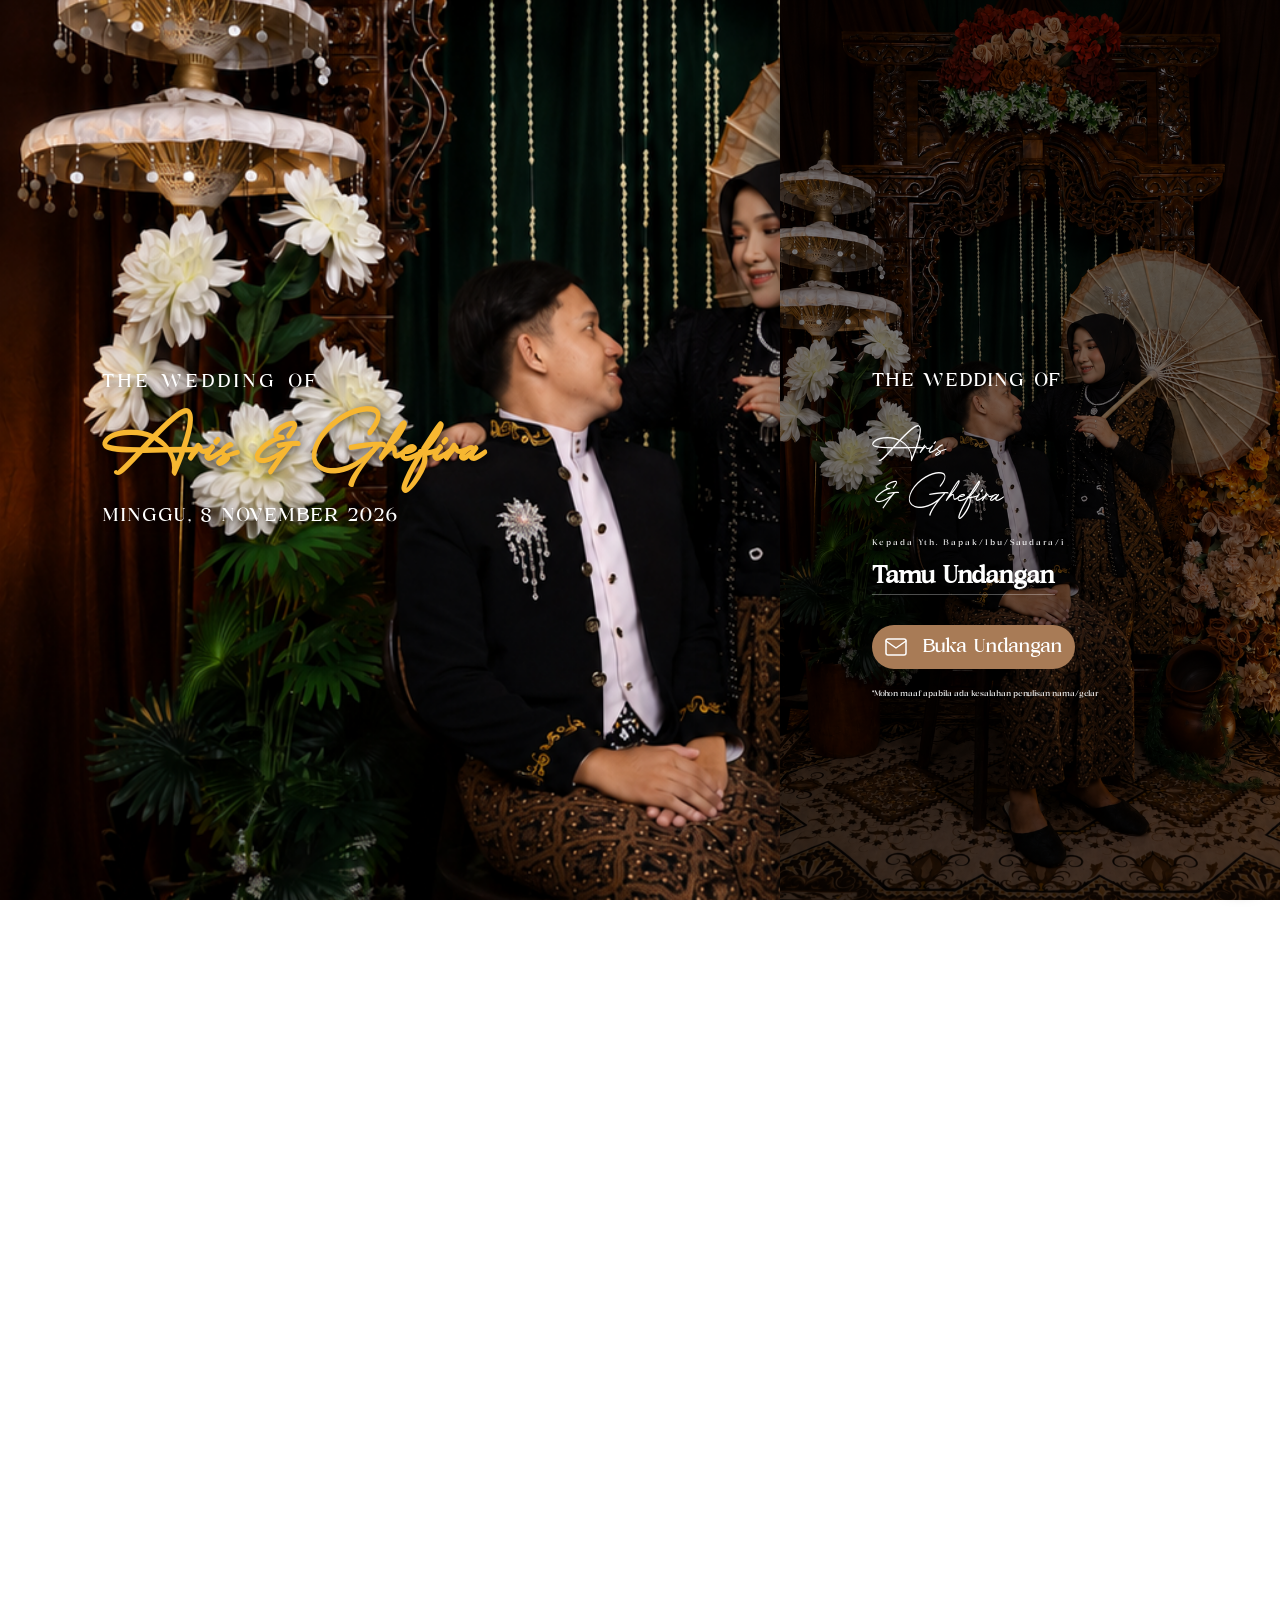
==== commit f92670e1: "Update index.html" ====
--- a/index.html
+++ b/index.html
@@ -9,12 +9,12 @@
     <meta property="og:title" content="THE WEDDING OF ARIS & GHEFIRA">
     <meta property="og:description" content="Minggu, 08 November 2026">
     
-    <meta property="og:image" content="https://fadil-aisyah.vercel.app/Foto 1.jpg">
-    <meta property="og:image:secure_url" content="https://fadil-aisyah.vercel.app/Foto 1.jpg">
+    <meta property="og:image" content="https://wedding-arista-ghefira.vercel.app/preview.jpg">
+    <meta property="og:image:secure_url" content="https://wedding-arista-ghefira.vercel.app/preview.jpg">
     <meta property="og:image:type" content="image/jpeg">
     <meta property="og:image:width" content="1200">
     <meta property="og:image:height" content="630">
-    <meta property="og:url" content="https://fadil-aisyah.vercel.app/">
+    <meta property="og:url" content="https://wedding-arista-ghefira.vercel.app/">
     <meta property="og:type" content="website">
 
 
@@ -308,7 +308,19 @@
             </div>
         </div>
     </section>
-        
+
+    <section id="closing-section" class="closing-section">
+        <div class="closing-background">
+            <img id="closing-img" src="" alt="Closing Photo" class="closing-bg-img">
+            <div class="closing-overlay"></div>
+        </div>
+
+        <div class="closing-content hidden-scroll">
+            <h2 id="closing-names" class="closing-names"></h2>
+            <p id="closing-message" class="closing-message"></p>
+        </div>
+    </section>
+
 
     <footer id="footer-section" class="footer-section">
         <div class="footer-content hidden-scroll">
@@ -341,4 +353,4 @@
 
     <div class="main-wrapper"></div>
 </body>
-</html>+</html>
--- a/style.css
+++ b/style.css
@@ -1720,6 +1720,66 @@
 }
 
 /* ===============================
+   CLOSING SECTION
+   =============================== */
+.closing-section {
+    position: relative;
+    width: 100%;
+    min-height: 100vh;
+    overflow: hidden;
+    display: flex;
+    align-items: flex-end;
+    justify-content: center;
+}
+
+.closing-background {
+    position: absolute;
+    inset: 0;
+    z-index: -2;
+}
+
+.closing-bg-img {
+    width: 100%;
+    height: 100%;
+    object-fit: cover;
+    display: block;
+}
+
+.closing-overlay {
+    position: absolute;
+    inset: 0;
+    /* Gradasi gelap dari transparan di atas ke pekat di bawah, biar teks tetap terbaca */
+    background: linear-gradient(to bottom, rgba(0,0,0,0.15) 0%, rgba(0,0,0,0.35) 45%, rgba(0,0,0,0.9) 100%);
+}
+
+.closing-content {
+    position: relative;
+    z-index: 1;
+    text-align: center;
+    color: var(--secondary, #ffffff);
+    padding: 60px 30px 90px;
+    width: 100%;
+    max-width: 480px;
+    margin: 0 auto;
+}
+
+.closing-names {
+    font-family: var(--font-heading);
+    color: var(--primary);
+    font-size: 2.6rem;
+    font-weight: normal;
+    margin-bottom: 22px;
+    line-height: 1.2;
+}
+
+.closing-message {
+    font-family: var(--font-body);
+    font-size: 0.95rem;
+    line-height: 1.7;
+    opacity: 0.95;
+}
+
+/* ===============================
    FOOTER SECTION
    =============================== */
 .footer-section {
@@ -1794,4 +1854,4 @@
     border-top: 1px solid rgba(255, 255, 255, 0.12);
     width: 100%;
     max-width: 280px;
-}+}
